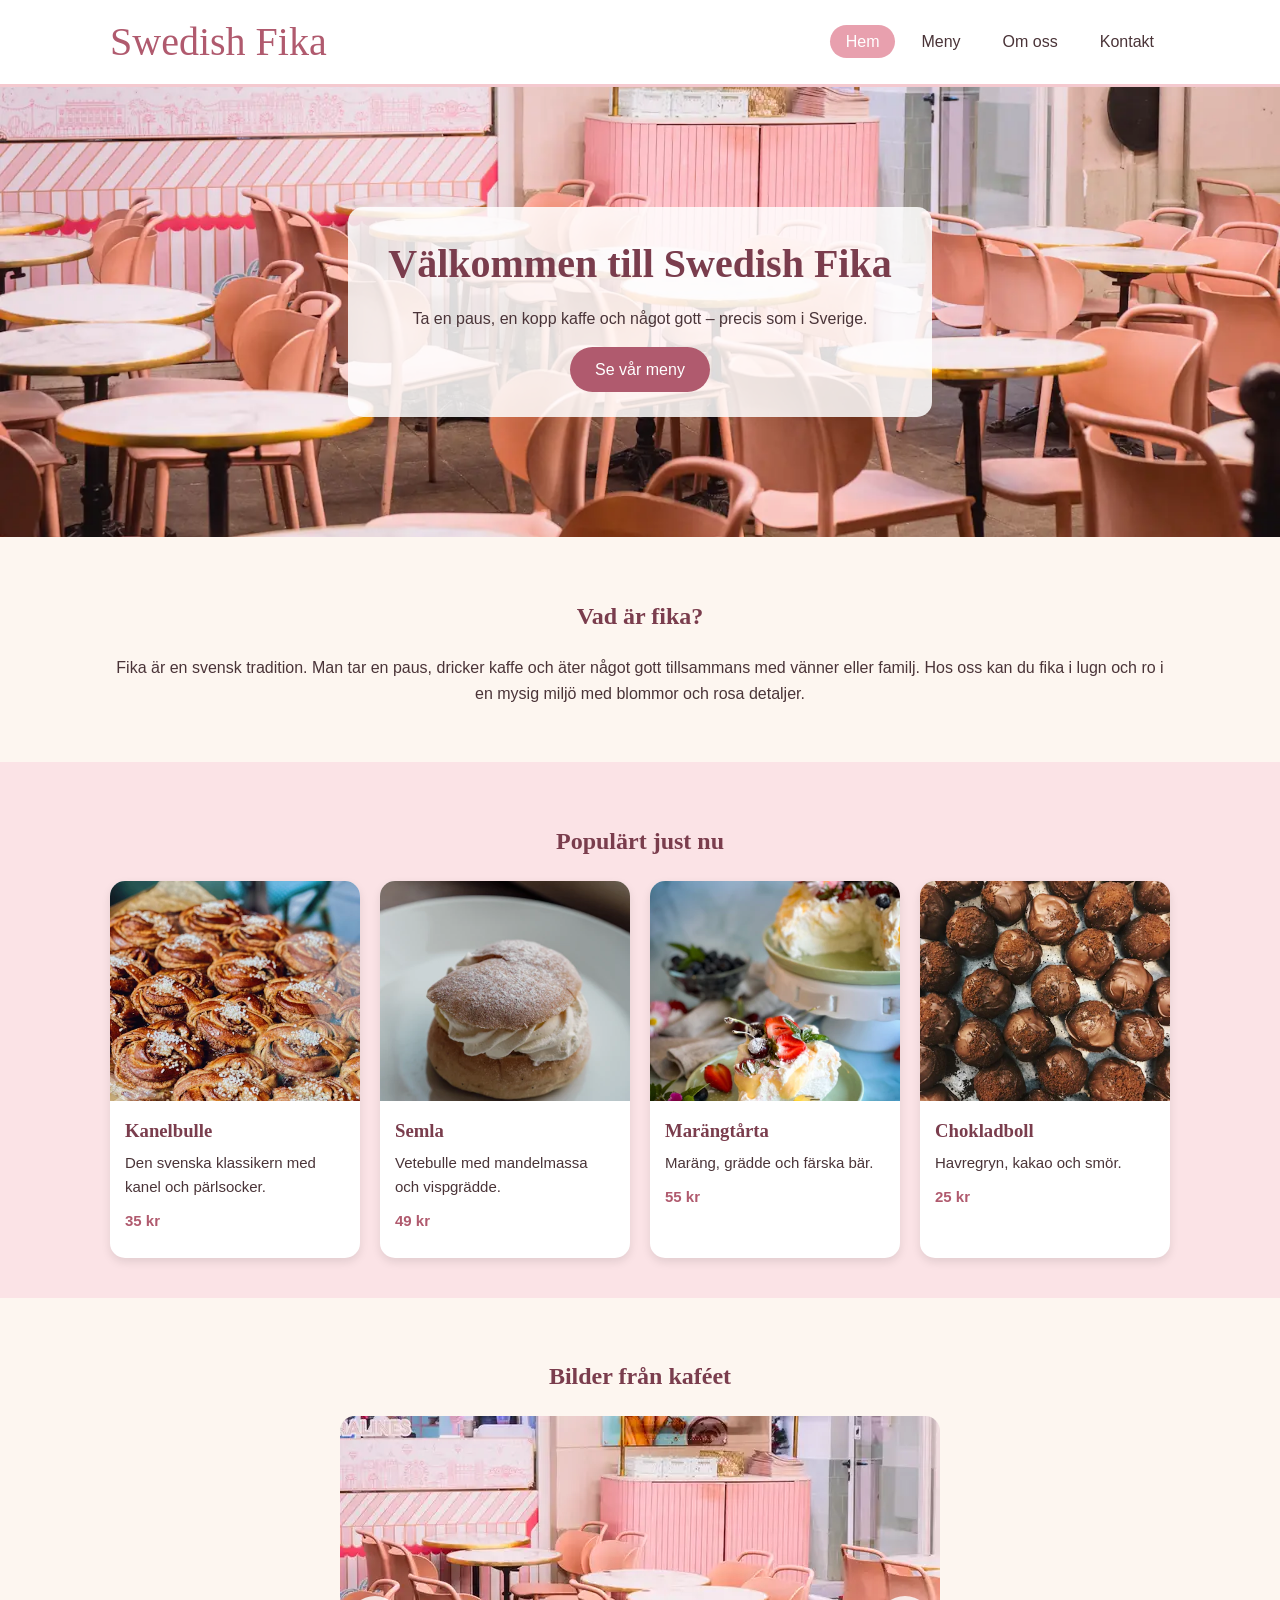
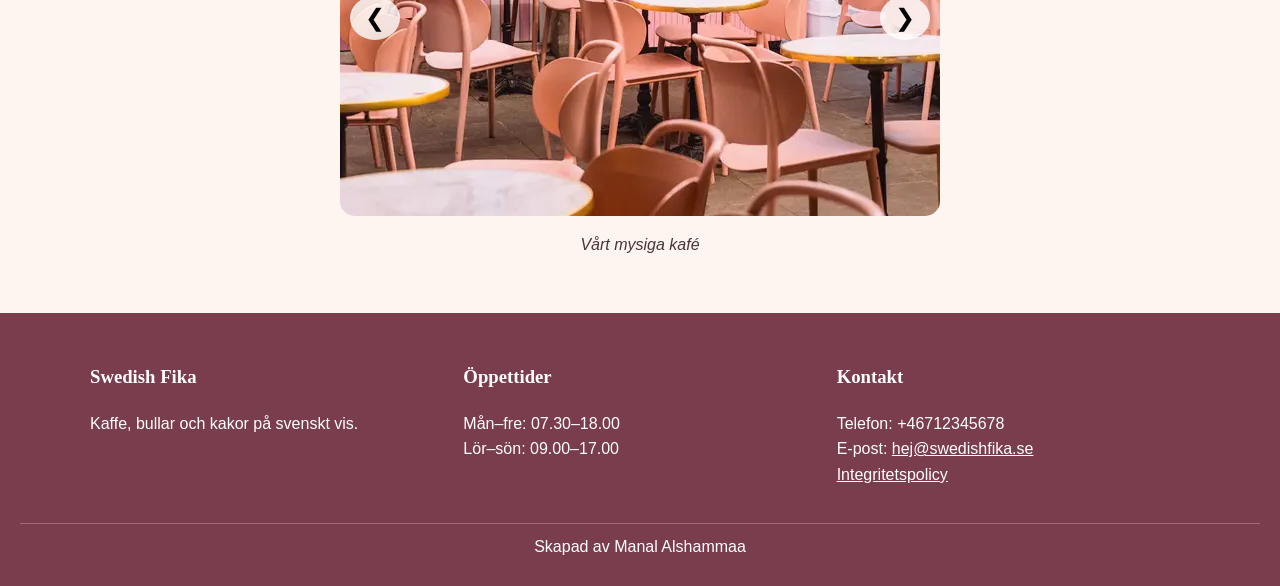
==== index.html @ 7abacdfc "Add files via upload" ====
<!DOCTYPE html>
<html lang="sv">
<head>
  <meta charset="UTF-8">
  <meta name="viewport" content="width=device-width, initial-scale=1.0">
  <title>Swedish Fika - Hem</title>
  <link rel="stylesheet" href="css/style.css">
</head>
<body>

  <header>
    <div class="header-inner">
      <a href="index.html" class="logo">Swedish Fika</a>
      <nav>
        <ul>
        <li><a href="index.html" class="active">Hem</a></li>
        <li><a href="meny.html">Meny</a></li>
        <li><a href="om-oss.html">Om oss</a></li>
        <li><a href="kontakt.html">Kontakt</a></li>
        </ul>
      </nav>
    </div>
  </header>

  <main>

    <section class="hero">
      <div class="hero-text">
        <h1>Välkommen till Swedish Fika</h1>
        <p>Ta en paus, en kopp kaffe och något gott – precis som i Sverige.</p>
        <a href="meny.html" class="knapp">Se vår meny</a>
      </div>
    </section>

    <section class="container center">
      <h2>Vad är fika?</h2>
      <p>Fika är en svensk tradition. Man tar en paus, dricker kaffe och äter något gott tillsammans med vänner eller familj.
      Hos oss kan du fika i lugn och ro i en mysig miljö med blommor och rosa detaljer.</p>
    </section>

    <section class="rosa">
      <div class="container">
        <h2 class="center">Populärt just nu</h2>
        <div class="kort-grid">
        <article class="kort">
          <img src="bilder/kanelbulle.webp" alt="Kanelbulle" width="400" height="400" loading="lazy">
          <div class="kort-text">
            <h3>Kanelbulle</h3>
            <p>Den svenska klassikern med kanel och pärlsocker.</p>
            <p class="pris">35 kr</p>
          </div>
        </article>
        <article class="kort">
          <img src="bilder/semla.webp" alt="Semla" width="400" height="400" loading="lazy">
          <div class="kort-text">
            <h3>Semla</h3>
            <p>Vetebulle med mandelmassa och vispgrädde.</p>
            <p class="pris">49 kr</p>
          </div>
        </article>
        <article class="kort">
          <img src="bilder/marangtarta.webp" alt="Marängtårta" width="400" height="400" loading="lazy">
          <div class="kort-text">
            <h3>Marängtårta</h3>
            <p>Maräng, grädde och färska bär.</p>
            <p class="pris">55 kr</p>
          </div>
        </article>
        <article class="kort">
          <img src="bilder/chokladboll.webp" alt="Chokladboll" width="400" height="400" loading="lazy">
          <div class="kort-text">
            <h3>Chokladboll</h3>
            <p>Havregryn, kakao och smör.</p>
            <p class="pris">25 kr</p>
          </div>
        </article>
        </div>
      </div>
    </section>

    <section class="container">
      <h2 class="center">Bilder från kaféet</h2>

      <div class="bildspel">
        <div class="slide">
          <img src="bilder/bildspel-1.webp" alt="Kafé med rosa stolar och runda bord" width="600" height="400">
          <p>Vårt mysiga kafé</p>
        </div>
        <div class="slide">
          <img src="bilder/bildspel-2.webp" alt="Nybakade kanelbullar med pärlsocker" width="600" height="400" loading="lazy">
          <p>Nybakat varje morgon</p>
        </div>
        <div class="slide">
          <img src="bilder/bildspel-3.webp" alt="En semla med grädde" width="600" height="400" loading="lazy">
          <p>Semlor på vintern</p>
        </div>
        <div class="slide">
          <img src="bilder/bildspel-4.webp" alt="En kardemummabulle på ett fat" width="600" height="400" loading="lazy">
          <p>Kaffe och bulle – den perfekta fikan</p>
        </div>

        <button class="prev" onclick="plusSlides(-1)">&#10094;</button>
        <button class="next" onclick="plusSlides(1)">&#10095;</button>
      </div>
    </section>

  </main>

  <footer>
    <div class="footer-grid">
      <section>
        <h3>Swedish Fika</h3>
        <p>Kaffe, bullar och kakor på svenskt vis.</p>
      </section>
      <section>
        <h3>Öppettider</h3>
        <p>Mån–fre: 07.30–18.00<br>
        Lör–sön: 09.00–17.00</p>
      </section>
      <section>
        <h3>Kontakt</h3>
        <p>Telefon: +46712345678<br>
        E-post: <a href="mailto:hej@swedishfika.se">hej@swedishfika.se</a><br>
        <a href="integritetspolicy.html">Integritetspolicy</a></p>
      </section>
    </div>
    <p class="made-by">Skapad av Manal Alshammaa</p>
  </footer>

  <script src="js/script.js"></script>

</body>
</html>
---- css/style.css ----
/* Swedish Fika - stilmall */

* {
  box-sizing: border-box;
}

body {
  margin: 0;
  font-family: Arial, Helvetica, sans-serif;
  background-color: #fdf6f0;
  color: #4a3438;
  line-height: 1.6;
}

h1, h2, h3 {
  font-family: Georgia, serif;
  color: #7a3d4d;
}

img {
  max-width: 100%;
}

a {
  color: #b05a6e;
}

/* ===== Header och meny (flexbox) ===== */

header {
  background-color: #ffffff;
  border-bottom: 3px solid #f4c9cf;
}

.header-inner {
  display: flex;
  justify-content: space-between;
  align-items: center;
  flex-wrap: wrap;
  max-width: 1100px;
  margin: 0 auto;
  padding: 10px 20px;
}

.logo {
  font-family: "Brush Script MT", cursive;
  font-size: 40px;
  color: #b05a6e;
  text-decoration: none;
}

nav ul {
  display: flex;
  gap: 10px;
  list-style: none;
  margin: 0;
  padding: 0;
}

nav a {
  text-decoration: none;
  color: #4a3438;
  padding: 8px 16px;
  border-radius: 20px;
}

nav a:hover {
  background-color: #fbe3e6;
}

nav a.active {
  background-color: #e8a0ae;
  color: white;
}

/* ===== Stor bild högst upp ===== */

.hero {
  height: 450px;
  background-image: url("../bilder/hero.webp");
  background-size: cover;
  background-position: center;
  display: flex;
  justify-content: center;
  align-items: center;
}

.hero-text {
  background-color: rgba(255, 255, 255, 0.85);
  padding: 25px 40px;
  border-radius: 15px;
  text-align: center;
}

.hero-text h1 {
  margin: 0 0 10px 0;
  font-size: 40px;
}

.hero-text p {
  margin: 0;
}

.knapp {
  display: inline-block;
  background-color: #b05a6e;
  color: white;
  padding: 10px 25px;
  border-radius: 25px;
  text-decoration: none;
  margin-top: 15px;
}

.knapp:hover {
  background-color: #7a3d4d;
}

/* ===== Vanliga sektioner ===== */

.container {
  max-width: 1100px;
  margin: 0 auto;
  padding: 40px 20px;
}

.center {
  text-align: center;
}

.rosa {
  background-color: #fbe3e6;
}

.sidrubrik {
  background-color: #fbe3e6;
  text-align: center;
  padding: 40px 20px;
}

/* ===== Kort med produkter (grid) ===== */

.kort-grid {
  display: grid;
  grid-template-columns: repeat(4, 1fr);
  gap: 20px;
}

.kort {
  background-color: white;
  border-radius: 15px;
  overflow: hidden;
  box-shadow: 0 4px 10px rgba(0, 0, 0, 0.1);
}

.kort img {
  width: 100%;
  height: 220px;
  object-fit: cover;
  display: block;
}

.kort-text {
  padding: 15px;
}

.kort-text h3 {
  margin: 0 0 5px 0;
}

.kort-text p {
  margin: 0 0 10px 0;
  font-size: 15px;
}

.pris {
  font-weight: bold;
  color: #b05a6e;
}

/* ===== Tre rutor ===== */

.tre-rutor {
  display: grid;
  grid-template-columns: 1fr 1fr 1fr;
  gap: 20px;
}

.ruta {
  background-color: white;
  padding: 20px;
  border-radius: 15px;
  text-align: center;
}

/* ===== Två kolumner (om oss) ===== */

.tva-kolumner {
  display: grid;
  grid-template-columns: 1fr 1fr;
  gap: 40px;
  align-items: center;
}

.tva-kolumner img {
  border-radius: 15px;
  width: 100%;
  max-width: 400px;
  margin: 0 auto;
  display: block;
}

/* ===== Bildspel ===== */

.bildspel {
  position: relative;
  max-width: 600px;
  margin: 0 auto;
}

.slide {
  display: none;
}

.slide img {
  width: 100%;
  height: 400px;
  object-fit: cover;
  border-radius: 15px;
  display: block;
}

.slide p {
  text-align: center;
  font-style: italic;
}

.prev,
.next {
  position: absolute;
  top: 180px;
  background-color: rgba(255, 255, 255, 0.8);
  border: none;
  font-size: 24px;
  padding: 8px 15px;
  border-radius: 50%;
  cursor: pointer;
}

.prev {
  left: 10px;
}

.next {
  right: 10px;
}

.prev:hover,
.next:hover {
  background-color: white;
}

/* ===== Meny-lista ===== */

.meny-lista {
  list-style: none;
  padding: 0;
}

.meny-lista li {
  display: flex;
  justify-content: space-between;
  border-bottom: 1px dashed #e8a0ae;
  padding: 8px 0;
}

/* ===== Kontakt ===== */

table {
  width: 100%;
}

td {
  padding: 5px 0;
}

/* ===== Footer ===== */

footer {
  background-color: #7a3d4d;
  color: white;
  padding: 30px 20px 10px 20px;
}

footer a {
  color: white;
}

.footer-grid {
  display: grid;
  grid-template-columns: 1fr 1fr 1fr;
  gap: 20px;
  max-width: 1100px;
  margin: 0 auto;
}

footer h3 {
  color: white;
}

.made-by {
  text-align: center;
  border-top: 1px solid #a86677;
  margin-top: 20px;
  padding-top: 10px;
}

/* ===== Mobil ===== */

@media (max-width: 800px) {
  .kort-grid {
    grid-template-columns: 1fr 1fr;
  }

  .tre-rutor,
  .tva-kolumner,
  .footer-grid {
    grid-template-columns: 1fr;
  }

  .header-inner {
    justify-content: center;
  }

  .hero-text h1 {
    font-size: 28px;
  }

  .slide img {
    height: 280px;
  }

  .prev,
  .next {
    top: 120px;
  }
}

@media (max-width: 500px) {
  .kort-grid {
    grid-template-columns: 1fr;
  }
}
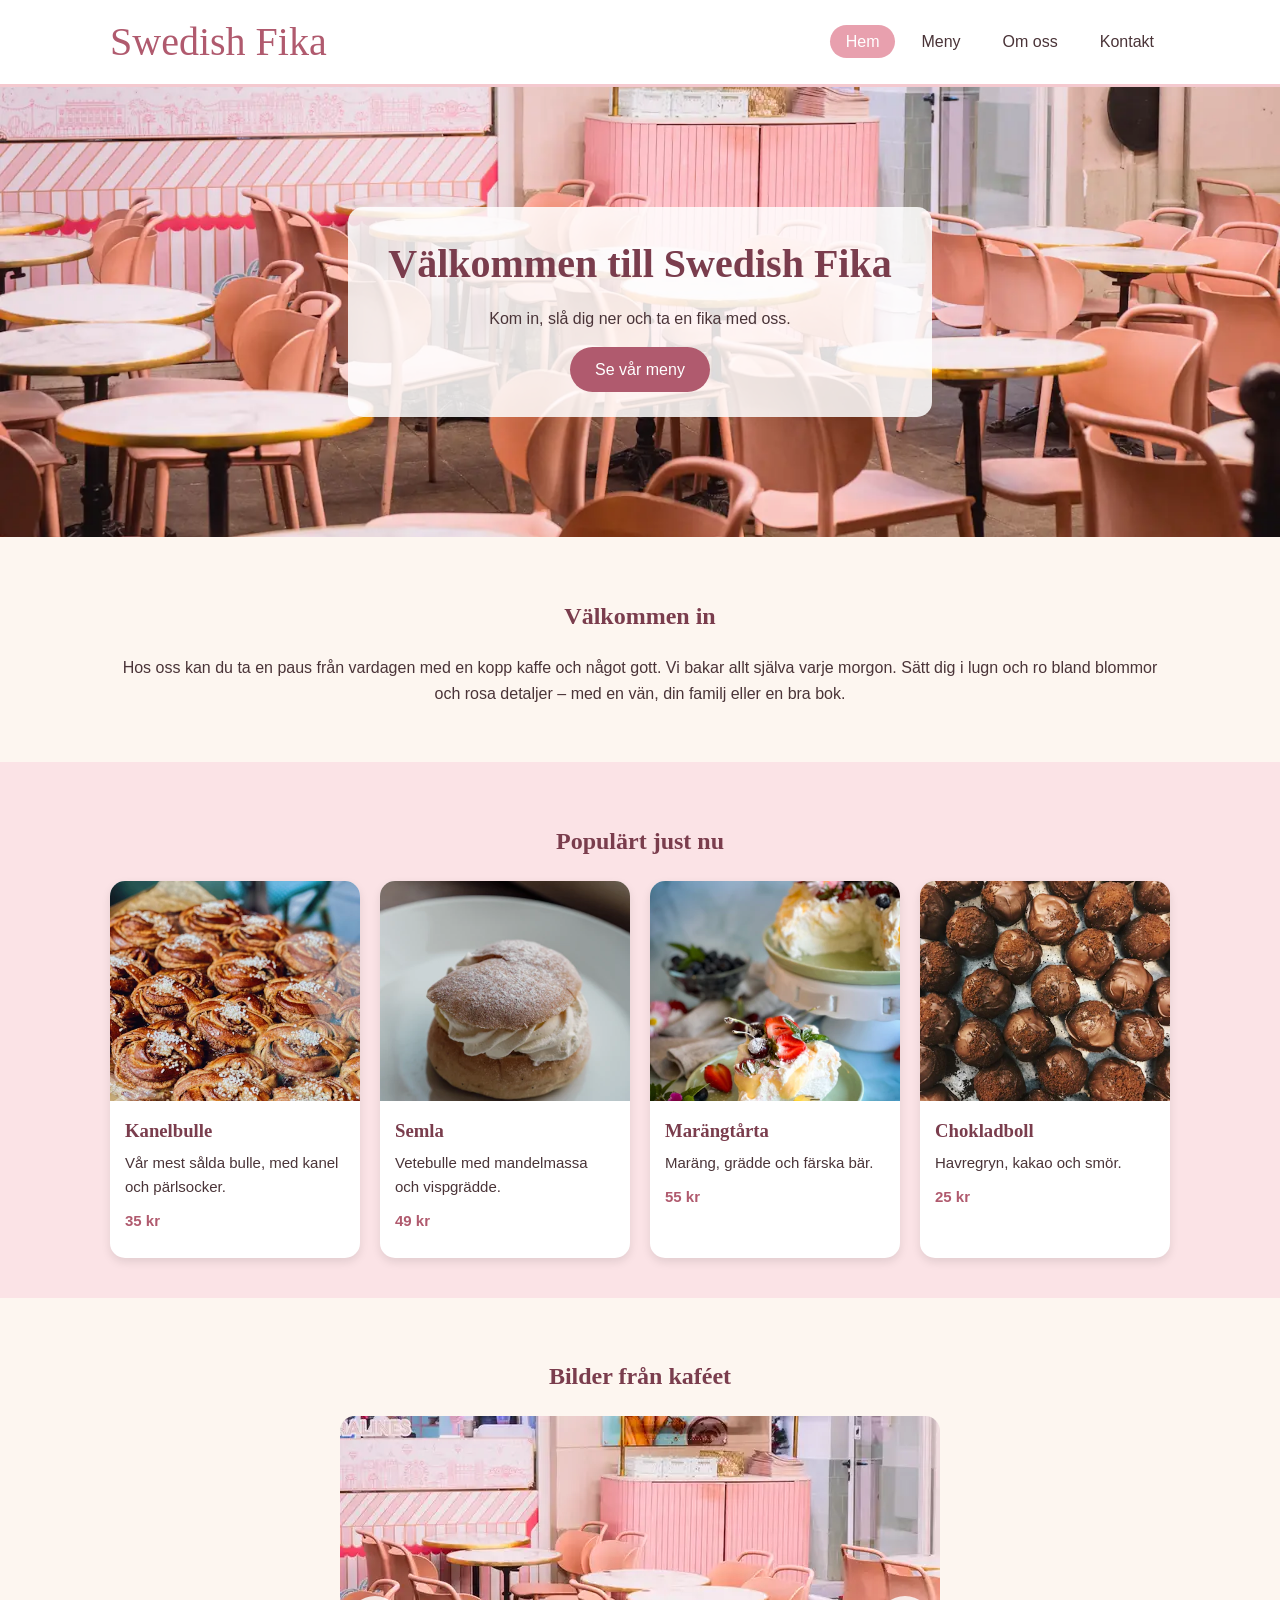
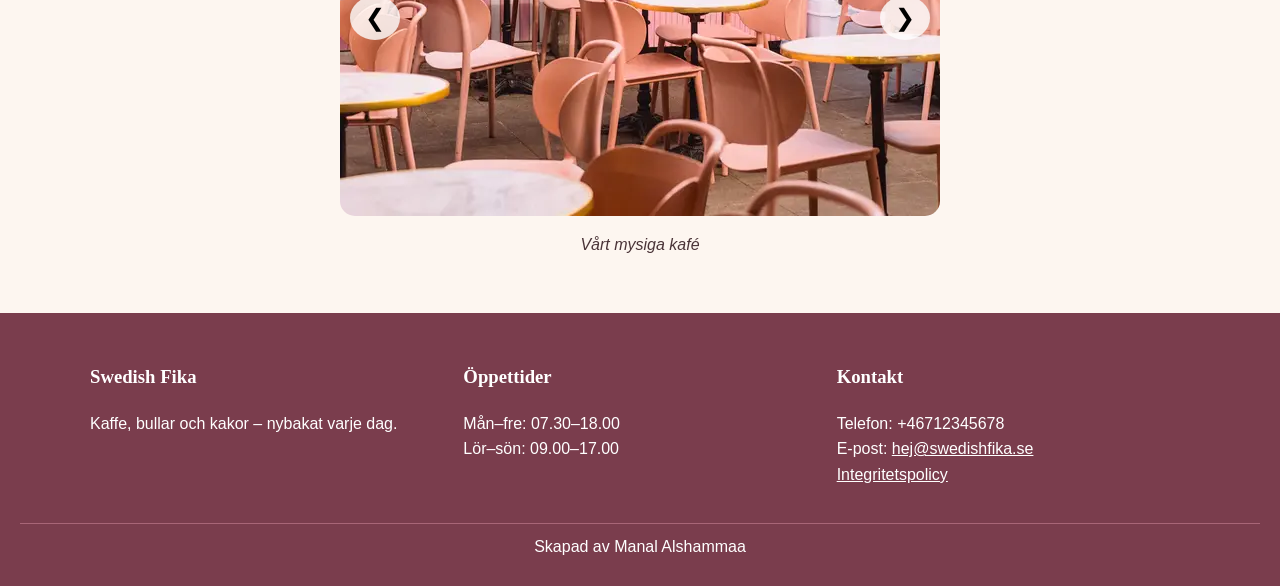
==== commit b18791a2: "Add files via upload" ====
--- a/index.html
+++ b/index.html
@@ -27,15 +27,15 @@
     <section class="hero">
       <div class="hero-text">
         <h1>Välkommen till Swedish Fika</h1>
-        <p>Ta en paus, en kopp kaffe och något gott – precis som i Sverige.</p>
+        <p>Kom in, slå dig ner och ta en fika med oss.</p>
         <a href="meny.html" class="knapp">Se vår meny</a>
       </div>
     </section>
 
     <section class="container center">
-      <h2>Vad är fika?</h2>
-      <p>Fika är en svensk tradition. Man tar en paus, dricker kaffe och äter något gott tillsammans med vänner eller familj.
-      Hos oss kan du fika i lugn och ro i en mysig miljö med blommor och rosa detaljer.</p>
+      <h2>Välkommen in</h2>
+      <p>Hos oss kan du ta en paus från vardagen med en kopp kaffe och något gott. Vi bakar allt själva varje morgon.
+      Sätt dig i lugn och ro bland blommor och rosa detaljer – med en vän, din familj eller en bra bok.</p>
     </section>
 
     <section class="rosa">
@@ -46,7 +46,7 @@
           <img src="bilder/kanelbulle.webp" alt="Kanelbulle" width="400" height="400" loading="lazy">
           <div class="kort-text">
             <h3>Kanelbulle</h3>
-            <p>Den svenska klassikern med kanel och pärlsocker.</p>
+            <p>Vår mest sålda bulle, med kanel och pärlsocker.</p>
             <p class="pris">35 kr</p>
           </div>
         </article>
@@ -110,7 +110,7 @@
     <div class="footer-grid">
       <section>
         <h3>Swedish Fika</h3>
-        <p>Kaffe, bullar och kakor på svenskt vis.</p>
+        <p>Kaffe, bullar och kakor – nybakat varje dag.</p>
       </section>
       <section>
         <h3>Öppettider</h3>
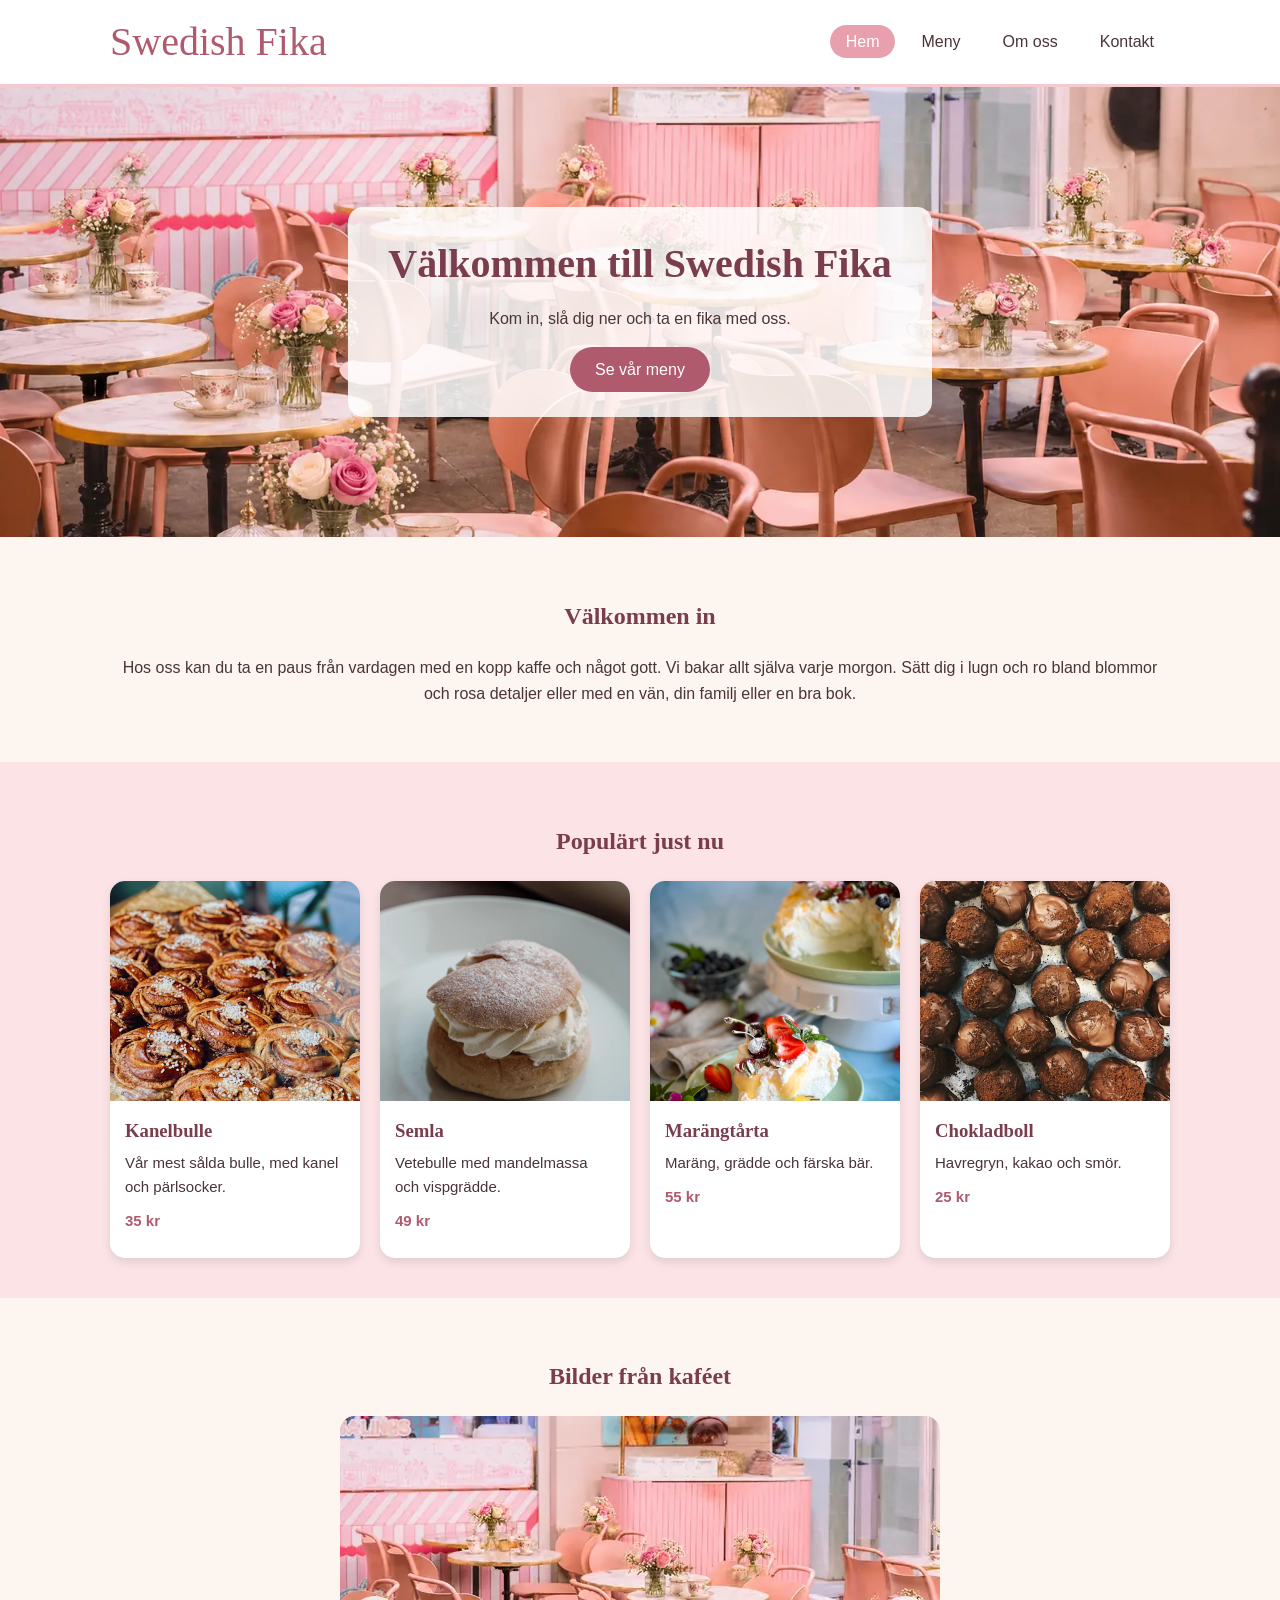
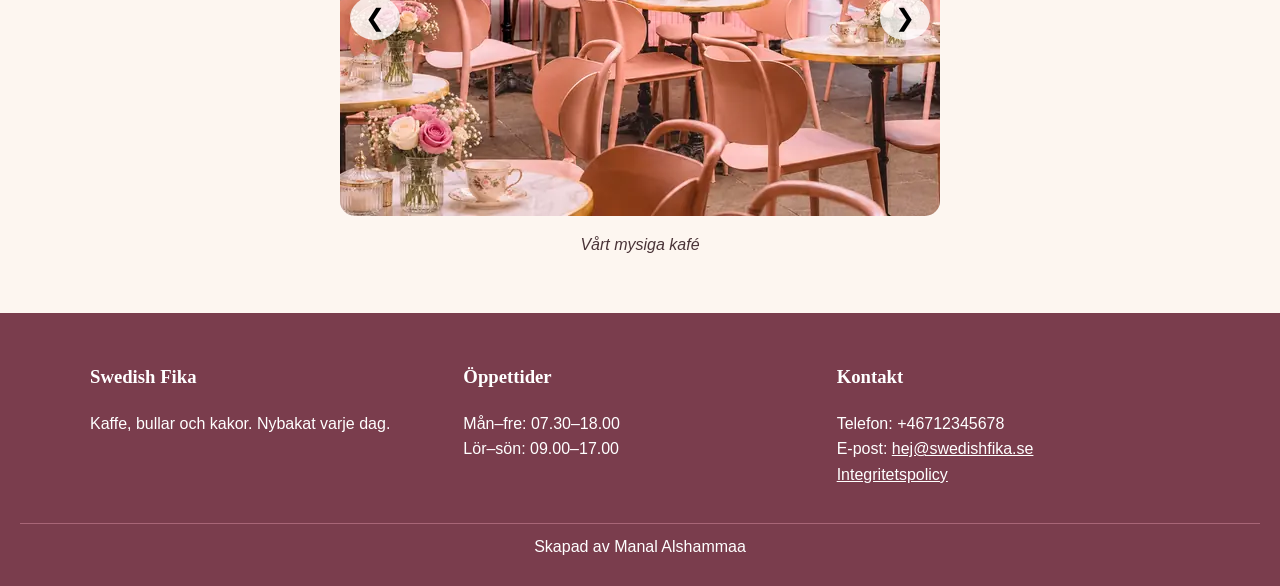
==== commit 857f539a: "Add files via upload" ====
--- a/index.html
+++ b/index.html
@@ -35,7 +35,7 @@
     <section class="container center">
       <h2>Välkommen in</h2>
       <p>Hos oss kan du ta en paus från vardagen med en kopp kaffe och något gott. Vi bakar allt själva varje morgon.
-      Sätt dig i lugn och ro bland blommor och rosa detaljer – med en vän, din familj eller en bra bok.</p>
+      Sätt dig i lugn och ro bland blommor och rosa detaljer eller med en vän, din familj eller en bra bok.</p>
     </section>
 
     <section class="rosa">
@@ -96,7 +96,7 @@
         </div>
         <div class="slide">
           <img src="bilder/bildspel-4.webp" alt="En kardemummabulle på ett fat" width="600" height="400" loading="lazy">
-          <p>Kaffe och bulle – den perfekta fikan</p>
+          <p>Kaffe och bulle är den perfekta fikan</p>
         </div>
 
         <button class="prev" onclick="plusSlides(-1)">&#10094;</button>
@@ -110,7 +110,7 @@
     <div class="footer-grid">
       <section>
         <h3>Swedish Fika</h3>
-        <p>Kaffe, bullar och kakor – nybakat varje dag.</p>
+        <p>Kaffe, bullar och kakor. Nybakat varje dag.</p>
       </section>
       <section>
         <h3>Öppettider</h3>
